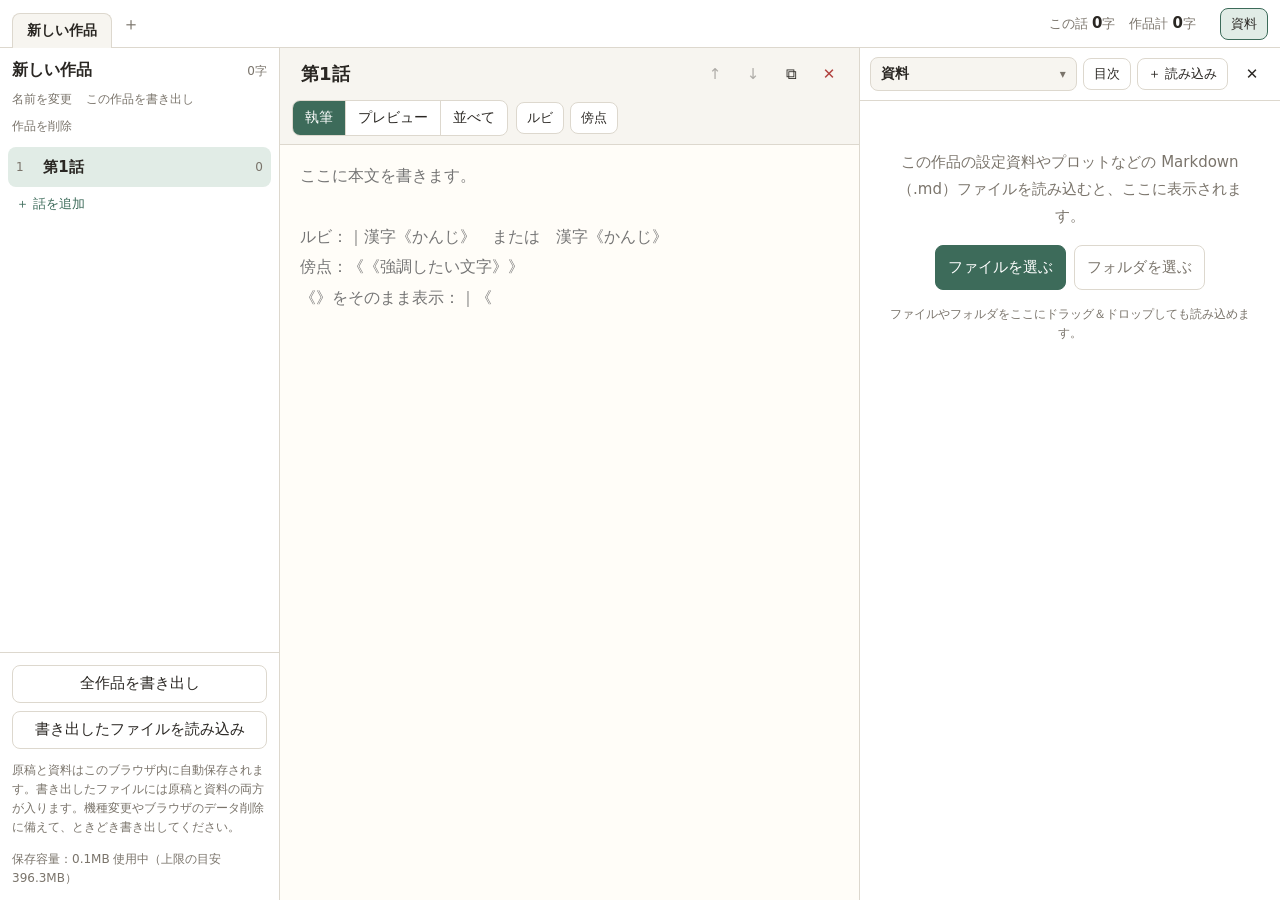
==== index.html @ c7966381 "Per-work materials, work tabs with URLs, and IndexedDB storage - Store works, episodes and materials" ====
<!doctype html>
<html lang="ja">
<head>
<meta charset="utf-8">
<meta name="viewport" content="width=device-width, initial-scale=1, viewport-fit=cover">
<meta name="theme-color" content="#f7f5f0" media="(prefers-color-scheme: light)">
<meta name="theme-color" content="#1b1a18" media="(prefers-color-scheme: dark)">
<title>小説執筆ノート</title>
<link rel="stylesheet" href="style.css">
</head>
<body data-view="edit" class="loading">

<header class="topbar">
  <button id="menuBtn" class="icon-btn only-narrow" type="button" aria-label="話の一覧を開く">☰</button>
  <nav id="workTabs" class="work-tabs" aria-label="作品の切り替え"></nav>
  <div class="counts" id="counts" aria-live="polite"></div>
  <span class="save-status" id="saveStatus"></span>
  <button id="refsToggle" class="btn small only-wide" type="button" aria-pressed="true" title="資料パネルの表示／非表示">資料</button>
</header>

<nav class="mtabs" aria-label="表示の切り替え">
  <button type="button" data-mtab="write">原稿</button>
  <button type="button" data-mtab="refs">資料</button>
</nav>

<div class="layout">
  <aside id="sidebar" class="sidebar" aria-label="話の一覧">
    <div class="side-work">
      <div class="side-work-title">
        <h2 id="sideTitle"></h2>
        <span id="sideCount" class="cnt"></span>
      </div>
      <div class="work-actions">
        <button id="renameWork" type="button">名前を変更</button>
        <button id="exportWork" type="button">この作品を書き出し</button>
        <button id="deleteWork" type="button" class="danger">作品を削除</button>
      </div>
    </div>
    <ol id="epList" class="eps"></ol>
    <button id="addEp" class="add-ep" type="button">＋ 話を追加</button>
    <div class="side-foot">
      <button id="exportAll" class="btn" type="button">全作品を書き出し</button>
      <button id="importBtn" class="btn" type="button">書き出したファイルを読み込み</button>
      <input id="importFile" type="file" accept=".txt,text/plain" hidden>
      <p class="note">原稿と資料はこのブラウザ内に自動保存されます。書き出したファイルには原稿と資料の両方が入ります。機種変更やブラウザのデータ削除に備えて、ときどき書き出してください。</p>
      <p id="storageInfo" class="note"></p>
    </div>
  </aside>
  <div id="scrim" class="scrim"></div>

  <div id="content" class="content">
  <main class="main">
    <section id="empty" class="empty" hidden>
      <p id="emptyMsg"></p>
      <button id="emptyAction" class="btn primary" type="button"></button>
    </section>

    <section id="workspace" class="workspace" hidden>
      <div class="ep-head">
        <input id="epTitle" class="ep-title" type="text" placeholder="話のタイトル" aria-label="話のタイトル">
        <div class="ep-actions">
          <button id="epUp" class="icon-btn" type="button" title="前へ移動" aria-label="前へ移動">↑</button>
          <button id="epDown" class="icon-btn" type="button" title="後ろへ移動" aria-label="後ろへ移動">↓</button>
          <button id="epCopy" class="icon-btn" type="button" title="本文をコピー" aria-label="本文をコピー">⧉</button>
          <button id="epDelete" class="icon-btn danger" type="button" title="この話を削除" aria-label="この話を削除">✕</button>
        </div>
      </div>

      <div class="toolbar">
        <div class="seg" role="tablist" aria-label="表示">
          <button type="button" data-view="edit">執筆</button>
          <button type="button" data-view="preview">プレビュー</button>
          <button type="button" data-view="split" class="only-wide">並べて</button>
        </div>
        <div class="tool-edit">
          <button id="insRuby" class="btn small" type="button" title="選択した文字にルビ ｜漢字《かんじ》">ルビ</button>
          <button id="insBouten" class="btn small" type="button" title="選択した文字に傍点 《《強調》》">傍点</button>
        </div>
        <div class="tool-preview">
          <div class="seg" aria-label="組み方向">
            <button type="button" data-dir="h">横</button>
            <button type="button" data-dir="v">縦</button>
          </div>
          <button id="fontDown" class="icon-btn" type="button" aria-label="文字を小さく">A−</button>
          <button id="fontUp" class="icon-btn" type="button" aria-label="文字を大きく">A＋</button>
        </div>
      </div>

      <div id="lockBanner" class="lock-banner" hidden>
        <span id="lockMsg"></span>
        <button id="lockTake" class="btn small" type="button">このタブで編集する</button>
      </div>

      <div class="panes">
        <textarea id="editor" class="editor" spellcheck="false" autocomplete="off"
          placeholder="ここに本文を書きます。&#10;&#10;ルビ：｜漢字《かんじ》　または　漢字《かんじ》&#10;傍点：《《強調したい文字》》&#10;《》をそのまま表示：｜《"></textarea>
        <div id="preview" class="preview" tabindex="0" aria-label="プレビュー"></div>
      </div>
    </section>
  </main>

  <div id="splitter" class="splitter" role="separator" aria-orientation="vertical" aria-label="原稿と資料の境目（ドラッグで幅を変更）" tabindex="0"></div>

  <section id="refs" class="refs" aria-label="資料">
    <div class="refs-head">
      <button id="refListBtn" class="refs-current" type="button" aria-expanded="false" title="資料の一覧">
        <span id="refName" class="name">資料</span><span class="caret">▾</span>
      </button>
      <button id="refTocBtn" class="btn small" type="button" aria-pressed="false">目次</button>
      <button id="refAdd" class="btn small" type="button" title="MDファイルを読み込み（複数選択可）">＋ 読み込み</button>
      <button id="refsClose" class="icon-btn only-wide" type="button" title="資料パネルを隠す" aria-label="資料パネルを隠す">✕</button>
      <input id="refFile" type="file" accept=".md,.markdown,.txt,text/markdown,text/plain" multiple hidden>
      <input id="refFolder" type="file" webkitdirectory multiple hidden>
    </div>
    <div id="refList" class="ref-list" hidden></div>
    <nav id="refToc" class="ref-toc" hidden aria-label="目次"></nav>
    <div id="refBody" class="ref-body md" tabindex="0"></div>
    <div class="drop-hint">ここにMDファイルやフォルダをドロップして読み込み</div>
  </section>
  </div>
</div>

<dialog id="importDialog" class="dialog">
  <form method="dialog">
    <h3>書き出したファイルの読み込み</h3>
    <p id="importMsg"></p>
    <ul id="importList" class="import-list"></ul>
    <fieldset id="importModeBox" class="import-mode">
      <legend>同じ作品がすでにあるとき</legend>
      <label><input type="radio" name="importMode" value="replace" checked> 上書きする（その作品の原稿と資料を、ファイルの内容に置き換え）</label>
      <label><input type="radio" name="importMode" value="add"> 別の作品として追加する</label>
    </fieldset>
    <div class="dialog-actions">
      <button value="cancel" class="btn">キャンセル</button>
      <button value="ok" class="btn primary">読み込む</button>
    </div>
  </form>
</dialog>

<script src="db.js"></script>
<script src="app.js"></script>
<script src="refs.js"></script>
</body>
</html>
---- style.css ----
:root {
  --bg: #f7f5f0;
  --panel: #ffffff;
  --panel-2: #efece5;
  --text: #2a2723;
  --muted: #7a746b;
  --line: #ddd8ce;
  --accent: #3d6b5a;
  --accent-ink: #ffffff;
  --accent-soft: #e1ece6;
  --danger: #b0413e;
  --paper: #fffdf8;
  --side-w: 280px;
  --serif: "Noto Serif JP", "Hiragino Mincho ProN", "Yu Mincho", "YuMincho", serif;
  --sans: system-ui, -apple-system, "Hiragino Sans", "Noto Sans JP", "Yu Gothic UI", sans-serif;
  color-scheme: light;
}
@media (prefers-color-scheme: dark) {
  :root {
    --bg: #1b1a18;
    --panel: #242320;
    --panel-2: #2d2b28;
    --text: #e8e4dc;
    --muted: #9c968c;
    --line: #3a3834;
    --accent: #7fb49f;
    --accent-ink: #14201b;
    --accent-soft: #2a3a33;
    --danger: #e0807b;
    --paper: #21201d;
    color-scheme: dark;
  }
}

* { box-sizing: border-box; }
html, body { margin: 0; height: 100%; }
body {
  background: var(--bg);
  color: var(--text);
  font-family: var(--sans);
  font-size: 15px;
  display: flex;
  flex-direction: column;
  height: 100vh;
  height: 100dvh;
  overflow: hidden;
  -webkit-text-size-adjust: 100%;
}
button, input, textarea { font: inherit; color: inherit; }
button { cursor: pointer; }
[hidden] { display: none !important; }

/* ---------- ボタン ---------- */
.btn {
  border: 1px solid var(--line);
  background: var(--panel);
  border-radius: 8px;
  padding: 8px 12px;
  min-height: 38px;
}
.btn:hover { border-color: var(--muted); }
.btn.small { padding: 4px 10px; min-height: 32px; font-size: 13px; }
.btn.primary { background: var(--accent); color: var(--accent-ink); border-color: var(--accent); }
.btn.danger { color: var(--danger); }
.icon-btn {
  border: 1px solid transparent;
  background: transparent;
  border-radius: 8px;
  min-width: 36px;
  min-height: 36px;
  padding: 4px 8px;
}
.icon-btn:hover { background: var(--panel-2); }
.icon-btn.danger { color: var(--danger); }
.icon-btn:disabled { opacity: .35; cursor: default; background: transparent; }

.seg { display: inline-flex; border: 1px solid var(--line); border-radius: 8px; overflow: hidden; background: var(--panel); }
.seg button { border: 0; background: transparent; padding: 6px 12px; min-height: 34px; font-size: 14px; }
.seg button + button { border-left: 1px solid var(--line); }
.seg button.on { background: var(--accent); color: var(--accent-ink); }

/* ---------- 上部バー ---------- */
.topbar {
  display: flex;
  align-items: center;
  gap: 12px;
  padding: 6px 12px;
  padding-top: max(6px, env(safe-area-inset-top));
  border-bottom: 1px solid var(--line);
  background: var(--panel);
  min-height: 48px;
  flex: none;
}
.counts { display: flex; gap: 14px; font-size: 13px; color: var(--muted); white-space: nowrap; }
.counts b { color: var(--text); font-variant-numeric: tabular-nums; font-size: 15px; }
.save-status { font-size: 12px; color: var(--muted); white-space: nowrap; }
.save-status.error { color: var(--danger); font-weight: 600; }

/* ---------- レイアウト ---------- */
.layout { flex: 1; display: flex; min-height: 0; position: relative; }
.sidebar {
  width: var(--side-w);
  flex: none;
  background: var(--panel);
  border-right: 1px solid var(--line);
  display: flex;
  flex-direction: column;
  overflow-y: auto;
}
.side-foot { margin-top: auto; padding: 12px; display: grid; gap: 8px; border-top: 1px solid var(--line); padding-bottom: max(12px, env(safe-area-inset-bottom)); }
.note { font-size: 12px; color: var(--muted); margin: 4px 0 0; line-height: 1.6; }

/* 作品タブ */
.work-tabs {
  flex: 1; min-width: 0;
  display: flex; align-items: flex-end; gap: 2px;
  overflow-x: auto; overflow-y: hidden;
  scrollbar-width: thin;
  align-self: stretch;
  margin-bottom: -7px;
}
.wtab {
  flex: none;
  max-width: 14em;
  padding: 8px 14px;
  border: 1px solid transparent; border-bottom: 0;
  border-radius: 8px 8px 0 0;
  color: var(--muted);
  text-decoration: none;
  white-space: nowrap; overflow: hidden; text-overflow: ellipsis;
  font-size: 14px;
}
.wtab:hover { color: var(--text); background: var(--panel-2); }
.wtab.current {
  color: var(--text); font-weight: 600;
  background: var(--bg);
  border-color: var(--line);
  position: relative;
}
.wtab.current::after { content: ""; position: absolute; left: 0; right: 0; bottom: -1px; height: 2px; background: var(--bg); }
.wtab-add {
  flex: none; align-self: center;
  border: 0; background: transparent; color: var(--muted);
  font-size: 18px; min-width: 34px; min-height: 34px; border-radius: 8px;
  margin-bottom: 6px;
}
.wtab-add:hover { background: var(--panel-2); color: var(--text); }

/* サイドバー（開いている作品の話） */
.side-work { padding: 12px 12px 4px; }
.side-work-title { display: flex; align-items: baseline; gap: 8px; }
.side-work-title h2 { flex: 1; min-width: 0; margin: 0; font-size: 16px; overflow-wrap: anywhere; }
.side-work-title .cnt { font-size: 12px; color: var(--muted); white-space: nowrap; font-variant-numeric: tabular-nums; }
.work-actions { display: flex; gap: 2px; flex-wrap: wrap; margin: 6px 0 0 -6px; }
.work-actions button { border: 0; background: transparent; color: var(--muted); font-size: 12px; padding: 4px 6px; border-radius: 6px; }
.work-actions button:hover { background: var(--panel-2); color: var(--text); }
.work-actions button.danger:hover { color: var(--danger); }
.eps { list-style: none; margin: 0; padding: 4px 8px 0; }
.add-ep { display: block; margin: 2px 8px 12px; border: 0; background: transparent; color: var(--accent); font-size: 13px; padding: 6px 8px; border-radius: 6px; text-align: left; }
.add-ep:hover { background: var(--panel-2); }

.row-btn {
  display: flex; align-items: center; gap: 8px;
  width: 100%;
  border: 0; background: transparent; text-align: left;
  padding: 8px; border-radius: 8px; min-height: 40px;
}
.row-btn:hover { background: var(--panel-2); }
.row-btn .name { flex: 1; min-width: 0; overflow: hidden; text-overflow: ellipsis; white-space: nowrap; }
.row-btn .cnt { font-size: 12px; color: var(--muted); font-variant-numeric: tabular-nums; }
.ep .no { color: var(--muted); font-size: 12px; min-width: 1.6em; font-variant-numeric: tabular-nums; }
.ep.current { background: var(--accent-soft); }
.ep.current .name { font-weight: 600; }
.add-ep:hover { background: var(--panel-2); }

.scrim { display: none; }

.main { flex: 1; min-width: 0; display: flex; flex-direction: column; }
.empty { margin: auto; text-align: center; color: var(--muted); padding: 24px; }
.workspace { flex: 1; display: flex; flex-direction: column; min-height: 0; }

.ep-head { display: flex; align-items: center; gap: 8px; padding: 8px 12px 4px; }
.ep-title {
  flex: 1; min-width: 0;
  border: 1px solid transparent; background: transparent;
  font-size: 18px; font-weight: 600; padding: 6px 8px; border-radius: 8px;
}
.ep-title:hover { border-color: var(--line); }
.ep-title:focus { outline: none; border-color: var(--accent); background: var(--panel); }
.ep-actions { display: flex; gap: 2px; }

.toolbar { display: flex; align-items: center; gap: 8px; padding: 4px 12px 8px; flex-wrap: wrap; }
.tool-edit, .tool-preview { display: flex; align-items: center; gap: 6px; }
body[data-view="edit"] .tool-preview { display: none; }
body[data-view="preview"] .tool-edit { display: none; }

.panes { flex: 1; display: flex; min-height: 0; gap: 0; border-top: 1px solid var(--line); }
.editor {
  flex: 1; min-width: 0;
  border: 0; resize: none; outline: none;
  background: var(--paper);
  padding: 16px 20px;
  padding-bottom: max(16px, env(safe-area-inset-bottom));
  font-size: 16px;
  line-height: 1.9;
  font-family: var(--sans);
}
.preview {
  flex: 1; min-width: 0;
  background: var(--paper);
  padding: 20px 24px;
  padding-bottom: max(20px, env(safe-area-inset-bottom));
  overflow: auto;
  font-family: var(--serif);
  font-size: var(--pv-size, 17px);
  line-height: 1.95;
  overflow-wrap: anywhere;
  outline: none;
}
body[data-view="edit"] .preview { display: none; }
body[data-view="preview"] .editor { display: none; }
body[data-view="split"] .editor { border-right: 1px solid var(--line); }

/* ---------- プレビュー本文 ---------- */
.preview .pv-title { font-size: 1.2em; margin: 0 0 1.5em; font-weight: 700; }
.preview p { margin: 0; white-space: pre-wrap; }
.preview .pv-body { max-width: 40em; }
.preview rt { font-size: .5em; }
.preview .bouten {
  font-style: normal;
  -webkit-text-emphasis: filled sesame;
  text-emphasis: filled sesame;
}
.preview .pv-empty { color: var(--muted); font-family: var(--sans); font-size: 14px; }

/* 縦書き */
.preview.vertical {
  writing-mode: vertical-rl;
  -webkit-writing-mode: vertical-rl;
  overflow-x: auto;
  overflow-y: hidden;
  padding: 24px 28px;
}
.preview.vertical .pv-body { max-width: none; }
.preview.vertical .pv-title { margin: 0 0 0 1.5em; }
.preview.vertical .tcy { text-combine-upright: all; -webkit-text-combine: horizontal; }
.preview.vertical .bouten { -webkit-text-emphasis-position: right; text-emphasis-position: over right; }


/* ---------- 資料パネル ---------- */
.content { flex: 1; display: flex; min-width: 0; min-height: 0; }
.btn.on { background: var(--accent-soft); border-color: var(--accent); color: var(--text); }
.mtabs { display: none; }

.splitter {
  flex: none;
  width: 9px;
  margin: 0 -4px;
  position: relative;
  z-index: 2;
  cursor: col-resize;
  touch-action: none;
}
.splitter::before {
  content: "";
  position: absolute; top: 0; bottom: 0; left: 4px;
  width: 1px;
  background: var(--line);
  transition: background .15s;
}
.splitter:hover::before, .splitter:focus-visible::before, body.resizing .splitter::before { left: 3px; width: 3px; background: var(--accent); }
.splitter:focus-visible { outline: none; }
body.resizing { cursor: col-resize; user-select: none; -webkit-user-select: none; }
body.resizing iframe, body.resizing .editor, body.resizing .preview { pointer-events: none; }

.refs {
  flex: none;
  width: 420px;
  min-width: 0;
  display: flex;
  flex-direction: column;
  background: var(--panel);
}
.refs.dropping { outline: 2px dashed var(--accent); outline-offset: -6px; }
body[data-refs="closed"] .refs, body[data-refs="closed"] .splitter { display: none; }

.refs-head { display: flex; align-items: center; gap: 6px; padding: 8px 10px; border-bottom: 1px solid var(--line); }
.refs-current {
  flex: 1; min-width: 0;
  display: flex; align-items: center; gap: 6px;
  border: 1px solid var(--line); background: var(--bg);
  border-radius: 8px; padding: 6px 10px; min-height: 34px; text-align: left;
}
.refs-current .name { flex: 1; min-width: 0; overflow: hidden; text-overflow: ellipsis; white-space: nowrap; font-weight: 600; font-size: 14px; }
.refs-current .caret { color: var(--muted); font-size: 12px; }

.ref-list { border-bottom: 1px solid var(--line); padding: 6px 8px 8px; max-height: 50%; overflow-y: auto; flex: none; }
.ref-list ul { list-style: none; margin: 0; padding: 0; }
.ref-list li { display: flex; align-items: center; gap: 4px; border-radius: 8px; }
.ref-list li.current { background: var(--accent-soft); }
.ref-list li.current .ref-item { font-weight: 600; }
.ref-item {
  flex: 1; min-width: 0; text-align: left;
  border: 0; background: transparent; border-radius: 8px;
  padding: 8px; min-height: 38px;
  overflow: hidden; text-overflow: ellipsis; white-space: nowrap;
}
.ref-item:hover { background: var(--panel-2); }
.ref-list .note { padding: 4px; }

.ref-toc {
  position: relative;
  border-bottom: 1px solid var(--line);
  padding: 6px 8px;
  max-height: 40%;
  overflow-y: auto;
  flex: none;
  background: var(--bg);
}
.toc-item {
  display: block; width: 100%; text-align: left;
  border: 0; background: transparent; border-radius: 6px;
  padding: 5px 8px; font-size: 13px; line-height: 1.5;
  border-left: 2px solid transparent;
}
.toc-item:hover { background: var(--panel-2); }
.toc-item.active { border-left-color: var(--accent); color: var(--accent); font-weight: 600; }
.toc-item.lv1 { font-weight: 600; }
.toc-item.lv2 { padding-left: 20px; }
.toc-item.lv3 { padding-left: 32px; }
.toc-item.lv4, .toc-item.lv5, .toc-item.lv6 { padding-left: 44px; font-size: 12px; color: var(--muted); }
.toc-item.active.lv4, .toc-item.active.lv5, .toc-item.active.lv6 { color: var(--accent); }

.ref-body {
  flex: 1; min-height: 0;
  overflow-y: auto;
  position: relative;
  padding: 16px 20px;
  padding-bottom: max(24px, env(safe-area-inset-bottom));
  outline: none;
}
.ref-empty { text-align: center; color: var(--muted); padding: 32px 8px; line-height: 1.8; }

/* Markdown 表示 */
.md { font-size: 15px; line-height: 1.8; overflow-wrap: anywhere; }
.md > :first-child { margin-top: 0; }
.md h1, .md h2, .md h3, .md h4, .md h5, .md h6 { line-height: 1.4; margin: 1.6em 0 .6em; }
.md h1 { font-size: 1.45em; padding-bottom: .3em; border-bottom: 1px solid var(--line); }
.md h2 { font-size: 1.25em; padding-bottom: .2em; border-bottom: 1px solid var(--line); }
.md h3 { font-size: 1.1em; }
.md h4, .md h5, .md h6 { font-size: 1em; }
.md p { margin: 0 0 1em; }
.md ul, .md ol { margin: 0 0 1em; padding-left: 1.6em; }
.md li > ul, .md li > ol, .md li > p { margin-bottom: 0; }
.md li.task { list-style: none; margin-left: -1.3em; }
.md .check { margin-right: .4em; }
.md blockquote { margin: 0 0 1em; padding: .2em 1em; border-left: 3px solid var(--line); color: var(--muted); }
.md code { font-family: ui-monospace, SFMono-Regular, Menlo, Consolas, monospace; font-size: .9em; background: var(--panel-2); padding: .1em .35em; border-radius: 4px; }
.md pre { background: var(--panel-2); padding: 10px 12px; border-radius: 8px; overflow-x: auto; margin: 0 0 1em; }
.md pre code { background: none; padding: 0; font-size: 13px; }
.md hr { border: 0; border-top: 1px solid var(--line); margin: 1.5em 0; }
.md a { color: var(--accent); }
.md .table-wrap { overflow-x: auto; margin: 0 0 1em; }
.md table { border-collapse: collapse; font-size: 14px; }
.md th, .md td { border: 1px solid var(--line); padding: 6px 10px; vertical-align: top; }
.md th { background: var(--panel-2); text-align: left; }
.md rt { font-size: .5em; }
.md .bouten { font-style: normal; -webkit-text-emphasis: filled sesame; text-emphasis: filled sesame; }
.md .md-img { color: var(--muted); font-size: .9em; }


/* 読み込み中 */
body.loading .layout, body.loading .work-tabs { visibility: hidden; }

/* 編集の占有 */
.lock-banner {
  display: flex; align-items: center; gap: 10px; flex-wrap: wrap;
  margin: 0 12px 8px; padding: 8px 12px;
  border: 1px solid var(--line); border-left: 3px solid var(--accent);
  border-radius: 8px; background: var(--accent-soft);
  font-size: 13px;
}
.lock-banner span { flex: 1; min-width: 12em; }
.editor[readonly] { color: var(--muted); }
.btn:disabled { opacity: .45; cursor: default; }

/* 資料一覧 */
.refs { position: relative; }
.ref-tools { display: flex; gap: 6px; flex-wrap: wrap; padding: 2px 4px 8px; }
.ref-bulk { display: flex; align-items: center; justify-content: space-between; gap: 8px; flex-wrap: wrap; padding: 4px; border-top: 1px solid var(--line); }
.ref-bulk label { font-size: 13px; display: inline-flex; align-items: center; gap: 6px; }
.ref-list li { padding-left: 6px; }
.ref-check, .ref-bulk input { width: 18px; height: 18px; accent-color: var(--accent); flex: none; margin: 0; }
.ref-delete-all { margin: 8px 4px 0; }
.btn.danger:not(:disabled):hover { border-color: var(--danger); }
.ref-empty-actions { display: flex; gap: 8px; justify-content: center; flex-wrap: wrap; }
.drop-hint {
  display: none;
  position: absolute; inset: 8px;
  align-items: center; justify-content: center; text-align: center;
  border: 2px dashed var(--accent); border-radius: 12px;
  background: color-mix(in srgb, var(--panel) 88%, transparent);
  color: var(--accent); font-weight: 600; padding: 16px;
  pointer-events: none; z-index: 5;
}
.refs.dropping { outline: none; }
.refs.dropping .drop-hint { display: flex; }

/* 読み込みダイアログ */
.import-list { list-style: none; margin: 8px 0; padding: 0; max-height: 40vh; overflow-y: auto; border: 1px solid var(--line); border-radius: 8px; }
.import-list li + li { border-top: 1px solid var(--line); }
.import-list label { display: flex; gap: 10px; align-items: flex-start; padding: 8px 10px; cursor: pointer; }
.import-list input { margin-top: 3px; width: 18px; height: 18px; accent-color: var(--accent); }
.import-list span { display: flex; flex-direction: column; min-width: 0; }
.import-list small { color: var(--muted); font-size: 12px; }
.import-list em { color: var(--danger); font-style: normal; }
.import-mode { border: 1px solid var(--line); border-radius: 8px; margin: 8px 0 0; padding: 6px 10px 8px; font-size: 13px; display: grid; gap: 6px; }
.import-mode legend { color: var(--muted); padding: 0 4px; }
.import-mode label { display: flex; gap: 6px; align-items: flex-start; }

/* ---------- ダイアログ ---------- */
.dialog {
  border: 1px solid var(--line);
  border-radius: 12px;
  background: var(--panel);
  color: var(--text);
  max-width: min(440px, calc(100vw - 32px));
  padding: 20px;
}
.dialog::backdrop { background: rgba(0,0,0,.4); }
.dialog h3 { margin: 0 0 8px; font-size: 17px; }
.dialog-actions { display: flex; gap: 8px; justify-content: flex-end; flex-wrap: wrap; margin-top: 16px; }

/* ---------- 画面幅での切り替え ---------- */
.only-narrow { display: none; }
@media (max-width: 899px) {
  .only-wide { display: none !important; }
  .only-narrow { display: inline-block; }
  .sidebar {
    position: absolute; top: 0; bottom: 0; left: 0;
    width: min(86vw, 320px);
    z-index: 20;
    transform: translateX(-100%);
    transition: transform .2s ease;
    box-shadow: 0 0 24px rgba(0,0,0,.2);
  }
  body.drawer-open .sidebar { transform: none; }
  body.drawer-open .scrim { display: block; position: absolute; inset: 0; background: rgba(0,0,0,.35); z-index: 10; }
  .counts { gap: 10px; font-size: 12px; }
  .counts b { font-size: 14px; }
  .editor { padding: 14px 16px; }
  .preview { padding: 16px; }
  .preview.vertical { padding: 20px 16px; }
  .splitter { display: none !important; }
  .topbar { flex-wrap: wrap; row-gap: 0; padding-bottom: 0; }
  .work-tabs { order: 10; flex-basis: 100%; margin: 4px -12px 0; padding: 0 8px; margin-bottom: -1px; }
  .wtab { padding: 7px 12px; font-size: 13px; }
  .counts { margin-left: auto; }
  .mtabs {
    display: flex;
    flex: none;
    background: var(--panel);
    border-bottom: 1px solid var(--line);
  }
  .mtabs button {
    flex: 1;
    border: 0; background: transparent;
    padding: 8px; min-height: 40px;
    color: var(--muted);
    border-bottom: 2px solid transparent;
  }
  .mtabs button.on { color: var(--text); font-weight: 600; border-bottom-color: var(--accent); }
  .refs { width: auto !important; flex: 1; }
  body[data-mtab="write"] .refs { display: none; }
  body[data-mtab="refs"] .main { display: none; }
  body[data-mtab="refs"] .refs { display: flex; }
  .ref-body { padding: 14px 16px; }
}
@media (max-width: 520px) {
  .topbar { gap: 8px; padding-left: 8px; padding-right: 8px; }
  .save-status { display: none; }
  .save-status.error { display: inline; }
  .ep-head { padding: 6px 8px 2px; }
  .toolbar { padding: 4px 8px 8px; }
  .ep-title { font-size: 16px; }
}
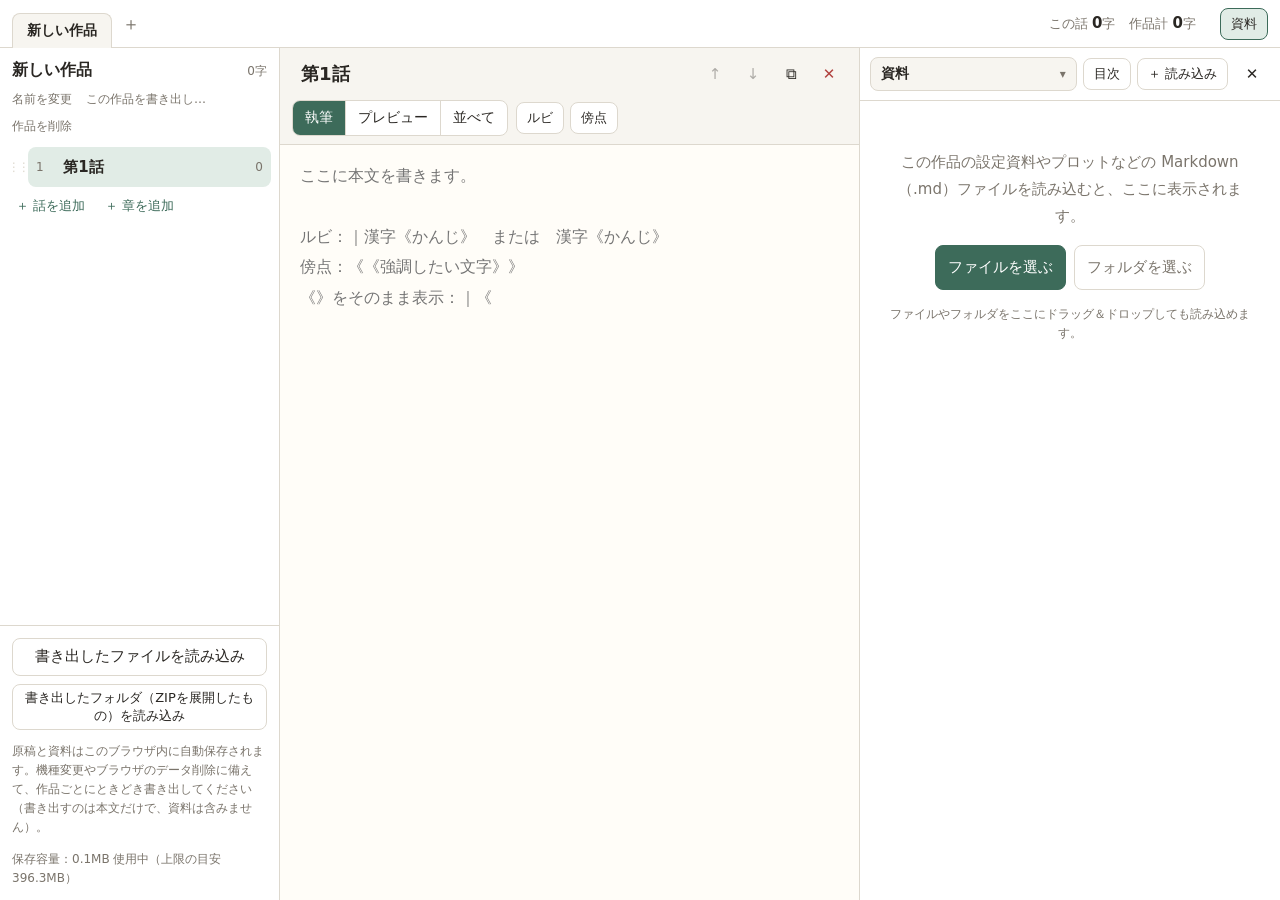
==== commit a1c6e62a: "Add chapters and per-work manuscript export (ZIP or single text) - Work > chapter > episode structur" ====
--- a/index.html
+++ b/index.html
@@ -9,6 +9,11 @@
 <link rel="stylesheet" href="style.css">
 </head>
 <body data-view="edit" class="loading">
+
+<div id="updateBanner" class="update-banner" hidden>
+  <span>このツールの新しい版が別のタブで開かれたため、このタブでは保存できなくなりました（ここまでの内容は保存済みです）。再読み込みしてください。</span>
+  <button id="reloadBtn" class="btn small" type="button">再読み込み</button>
+</div>
 
 <header class="topbar">
   <button id="menuBtn" class="icon-btn only-narrow" type="button" aria-label="話の一覧を開く">☰</button>
@@ -32,17 +37,21 @@
       </div>
       <div class="work-actions">
         <button id="renameWork" type="button">名前を変更</button>
-        <button id="exportWork" type="button">この作品を書き出し</button>
+        <button id="exportWork" type="button">この作品を書き出し…</button>
         <button id="deleteWork" type="button" class="danger">作品を削除</button>
       </div>
     </div>
-    <ol id="epList" class="eps"></ol>
-    <button id="addEp" class="add-ep" type="button">＋ 話を追加</button>
+    <ol id="epList" class="toc"></ol>
+    <div class="side-add">
+      <button id="addEp" class="add-ep" type="button">＋ 話を追加</button>
+      <button id="addChapter" class="add-ep" type="button">＋ 章を追加</button>
+    </div>
     <div class="side-foot">
-      <button id="exportAll" class="btn" type="button">全作品を書き出し</button>
       <button id="importBtn" class="btn" type="button">書き出したファイルを読み込み</button>
-      <input id="importFile" type="file" accept=".txt,text/plain" hidden>
-      <p class="note">原稿と資料はこのブラウザ内に自動保存されます。書き出したファイルには原稿と資料の両方が入ります。機種変更やブラウザのデータ削除に備えて、ときどき書き出してください。</p>
+      <button id="importFolderBtn" class="btn small" type="button">書き出したフォルダ（ZIPを展開したもの）を読み込み</button>
+      <input id="importFile" type="file" accept=".txt,.zip,text/plain,application/zip" hidden>
+      <input id="importFolder" type="file" webkitdirectory multiple hidden>
+      <p class="note">原稿と資料はこのブラウザ内に自動保存されます。機種変更やブラウザのデータ削除に備えて、作品ごとにときどき書き出してください（書き出すのは本文だけで、資料は含みません）。</p>
       <p id="storageInfo" class="note"></p>
     </div>
   </aside>
@@ -58,6 +67,7 @@
     <section id="workspace" class="workspace" hidden>
       <div class="ep-head">
         <input id="epTitle" class="ep-title" type="text" placeholder="話のタイトル" aria-label="話のタイトル">
+        <select id="epChapter" class="ep-chapter" aria-label="この話の章" title="この話を入れる章" hidden></select>
         <div class="ep-actions">
           <button id="epUp" class="icon-btn" type="button" title="前へ移動" aria-label="前へ移動">↑</button>
           <button id="epDown" class="icon-btn" type="button" title="後ろへ移動" aria-label="後ろへ移動">↓</button>
@@ -120,6 +130,35 @@
   </div>
 </div>
 
+<dialog id="exportDialog" class="dialog">
+  <form method="dialog">
+    <h3 id="exportTitle">書き出し</h3>
+    <p class="note">本文だけを書き出します（資料は含みません）。ルビや傍点はカクヨム記法のまま残ります。書き出したファイルは、このツールで読み込むと章と話の構成ごと元に戻せます。</p>
+    <div class="choices">
+      <label class="choice"><input type="radio" name="exportFormat" value="zip" checked>
+        <span><b>1話ずつ別々のテキストファイル（ZIP）</b><small>章ごとのフォルダに分けて保存します。<br>例：作品名_001_話タイトル.txt</small></span></label>
+      <label class="choice"><input type="radio" name="exportFormat" value="single">
+        <span><b>作品全体を1つのテキストファイル</b><small>章タイトル・話タイトルを見出し（【章】【話】）として挟みます。</small></span></label>
+    </div>
+    <div class="dialog-actions">
+      <button value="cancel" class="btn">キャンセル</button>
+      <button value="ok" class="btn primary">書き出す</button>
+    </div>
+  </form>
+</dialog>
+
+<dialog id="chapterDialog" class="dialog">
+  <form method="dialog">
+    <h3>章の削除</h3>
+    <p id="chapterMsg"></p>
+    <div class="dialog-actions">
+      <button value="cancel" class="btn">キャンセル</button>
+      <button value="delete" class="btn danger">中の話も削除する</button>
+      <button value="unassign" class="btn primary">中の話を「章なし」に移す</button>
+    </div>
+  </form>
+</dialog>
+
 <dialog id="importDialog" class="dialog">
   <form method="dialog">
     <h3>書き出したファイルの読み込み</h3>
@@ -127,7 +166,7 @@
     <ul id="importList" class="import-list"></ul>
     <fieldset id="importModeBox" class="import-mode">
       <legend>同じ作品がすでにあるとき</legend>
-      <label><input type="radio" name="importMode" value="replace" checked> 上書きする（その作品の原稿と資料を、ファイルの内容に置き換え）</label>
+      <label><input type="radio" name="importMode" value="replace" checked> 上書きする（その作品の章と話を、ファイルの内容に置き換え。資料はそのまま）</label>
       <label><input type="radio" name="importMode" value="add"> 別の作品として追加する</label>
     </fieldset>
     <div class="dialog-actions">
@@ -138,6 +177,7 @@
 </dialog>
 
 <script src="db.js"></script>
+<script src="zip.js"></script>
 <script src="app.js"></script>
 <script src="refs.js"></script>
 </body>
--- a/style.css
+++ b/style.css
@@ -155,8 +155,55 @@
 .work-actions button { border: 0; background: transparent; color: var(--muted); font-size: 12px; padding: 4px 6px; border-radius: 6px; }
 .work-actions button:hover { background: var(--panel-2); color: var(--text); }
 .work-actions button.danger:hover { color: var(--danger); }
-.eps { list-style: none; margin: 0; padding: 4px 8px 0; }
-.add-ep { display: block; margin: 2px 8px 12px; border: 0; background: transparent; color: var(--accent); font-size: 13px; padding: 6px 8px; border-radius: 6px; text-align: left; }
+/* 目次（章と話） */
+.toc, .grp-eps { list-style: none; margin: 0; padding: 0; }
+.toc { padding: 4px 8px 0; }
+.grp + .grp { margin-top: 6px; }
+.grp.empty:not(.chapter) { display: none; }
+body.ep-dragging .grp.empty:not(.chapter) { display: block; }
+.grp-head {
+  display: flex; align-items: center; gap: 4px;
+  padding: 4px 2px 4px 0; min-height: 36px;
+  border-radius: 8px;
+}
+.grp-head .name { flex: 1; min-width: 0; font-weight: 700; font-size: 14px; overflow: hidden; text-overflow: ellipsis; white-space: nowrap; }
+.grp-head .cnt { font-size: 11px; color: var(--muted); white-space: nowrap; font-variant-numeric: tabular-nums; }
+.grp-head.nochap { padding-left: 8px; }
+.grp-head.nochap .name { font-weight: 600; color: var(--muted); font-size: 13px; }
+.chev-btn { border: 0; background: transparent; color: var(--muted); width: 28px; height: 32px; border-radius: 6px; flex: none; transition: transform .15s; transform: rotate(90deg); }
+.grp.collapsed .chev-btn { transform: none; }
+.chev-btn:hover { background: var(--panel-2); }
+.ch-menu-btn { min-width: 30px; min-height: 30px; padding: 0 6px; color: var(--muted); }
+.grp.chapter > .grp-eps { padding-left: 12px; }
+.grp.collapsed > .grp-eps { display: none; }
+.ch-actions { display: flex; flex-wrap: wrap; gap: 2px; padding: 0 4px 6px 30px; }
+.ch-actions button { border: 0; background: var(--panel-2); color: var(--text); font-size: 12px; padding: 5px 8px; border-radius: 6px; }
+.ch-actions button:hover { background: var(--accent-soft); }
+.ch-actions button.danger { color: var(--danger); }
+.ch-actions button:disabled { opacity: .4; cursor: default; }
+.grp-empty { font-size: 12px; color: var(--muted); padding: 8px 10px; border: 1px dashed var(--line); border-radius: 8px; margin: 2px 0 4px; }
+
+.ep-row { display: flex; align-items: center; position: relative; }
+.ep-row .row-btn { flex: 1; min-width: 0; }
+.drag {
+  flex: none; width: 20px; align-self: stretch;
+  display: flex; align-items: center; justify-content: center;
+  color: var(--line); font-size: 12px; letter-spacing: -2px;
+  cursor: grab; touch-action: none; user-select: none; -webkit-user-select: none;
+  border-radius: 6px;
+}
+.ep-row:hover .drag, .drag:focus { color: var(--muted); }
+body.ep-dragging, body.ep-dragging * { cursor: grabbing !important; user-select: none; -webkit-user-select: none; }
+.ep-row.dragging { opacity: .4; }
+.ep-row.drop-before::before, .ep-row.drop-after::after {
+  content: ""; position: absolute; left: 20px; right: 0; height: 3px; border-radius: 2px; background: var(--accent);
+}
+.ep-row.drop-before::before { top: -2px; }
+.ep-row.drop-after::after { bottom: -2px; }
+.drop-into { outline: 2px solid var(--accent); outline-offset: -2px; background: var(--accent-soft); border-radius: 8px; }
+
+.side-add { display: flex; flex-wrap: wrap; gap: 0 4px; margin: 4px 8px 12px; }
+.add-ep { display: block; border: 0; background: transparent; color: var(--accent); font-size: 13px; padding: 6px 8px; border-radius: 6px; text-align: left; }
 .add-ep:hover { background: var(--panel-2); }
 
 .row-btn {
@@ -171,7 +218,6 @@
 .ep .no { color: var(--muted); font-size: 12px; min-width: 1.6em; font-variant-numeric: tabular-nums; }
 .ep.current { background: var(--accent-soft); }
 .ep.current .name { font-weight: 600; }
-.add-ep:hover { background: var(--panel-2); }
 
 .scrim { display: none; }
 
@@ -223,6 +269,8 @@
 
 /* ---------- プレビュー本文 ---------- */
 .preview .pv-title { font-size: 1.2em; margin: 0 0 1.5em; font-weight: 700; }
+.preview .pv-chapter { margin: 0 0 .4em; color: var(--muted); font-size: .9em; }
+.preview.vertical .pv-chapter { margin: 0 0 0 .6em; }
 .preview p { margin: 0; white-space: pre-wrap; }
 .preview .pv-body { max-width: 40em; }
 .preview rt { font-size: .5em; }
@@ -417,6 +465,31 @@
 .import-mode { border: 1px solid var(--line); border-radius: 8px; margin: 8px 0 0; padding: 6px 10px 8px; font-size: 13px; display: grid; gap: 6px; }
 .import-mode legend { color: var(--muted); padding: 0 4px; }
 .import-mode label { display: flex; gap: 6px; align-items: flex-start; }
+
+
+/* 話の章を選ぶ */
+.ep-chapter {
+  flex: none; max-width: 11em;
+  border: 1px solid var(--line); background: var(--panel); color: var(--text);
+  border-radius: 8px; padding: 4px 6px; min-height: 34px; font-size: 13px;
+}
+
+/* 新しい版が開かれたとき */
+.update-banner {
+  display: flex; align-items: center; gap: 10px; flex-wrap: wrap;
+  padding: 8px 12px; background: var(--danger); color: #fff; font-size: 13px; flex: none;
+}
+.update-banner span { flex: 1; min-width: 14em; }
+.update-banner .btn { color: var(--text); }
+
+/* 書き出し形式 */
+.choices { display: grid; gap: 8px; margin: 12px 0 0; }
+.choice { display: flex; gap: 10px; align-items: flex-start; padding: 10px 12px; border: 1px solid var(--line); border-radius: 10px; cursor: pointer; }
+.choice:has(input:checked) { border-color: var(--accent); background: var(--accent-soft); }
+.choice input { margin-top: 3px; accent-color: var(--accent); width: 18px; height: 18px; flex: none; }
+.choice span { display: flex; flex-direction: column; gap: 2px; }
+.choice small { color: var(--muted); font-size: 12px; line-height: 1.6; }
+.import-warn { padding: 8px 10px; font-size: 12px; color: var(--danger); }
 
 /* ---------- ダイアログ ---------- */
 .dialog {
@@ -477,6 +550,8 @@
   .ref-body { padding: 14px 16px; }
 }
 @media (max-width: 520px) {
+  .count-chapter { display: none; }
+  .ep-chapter { max-width: 7.5em; }
   .topbar { gap: 8px; padding-left: 8px; padding-right: 8px; }
   .save-status { display: none; }
   .save-status.error { display: inline; }
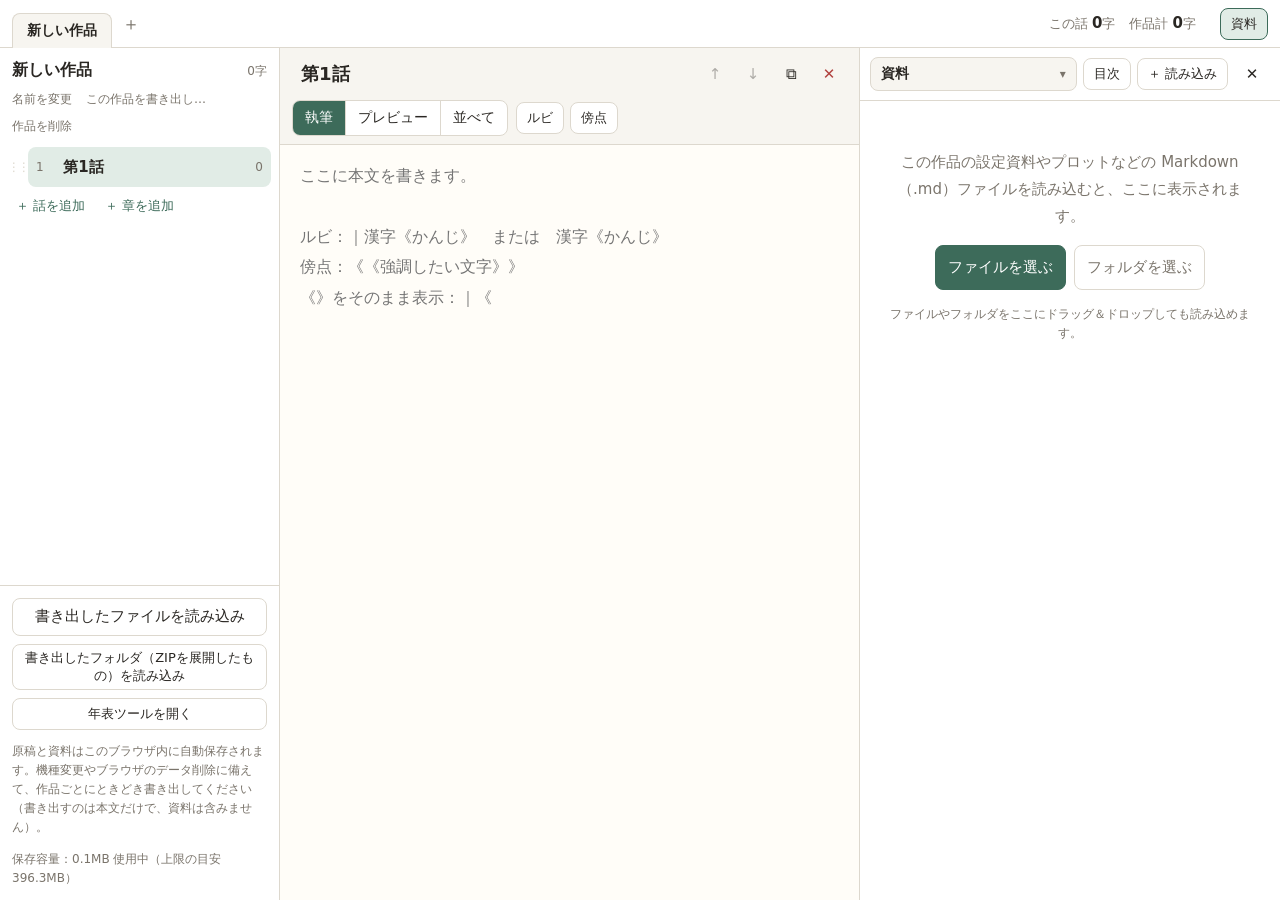
==== commit a6a1ab58: "Add standalone timeline tool (/timeline/) for multi-part mysteries - Separate page and IndexedDB (no" ====
--- a/index.html
+++ b/index.html
@@ -49,6 +49,7 @@
     <div class="side-foot">
       <button id="importBtn" class="btn" type="button">書き出したファイルを読み込み</button>
       <button id="importFolderBtn" class="btn small" type="button">書き出したフォルダ（ZIPを展開したもの）を読み込み</button>
+      <a class="btn small" href="timeline/" style="text-align:center;text-decoration:none;color:inherit;line-height:22px">年表ツールを開く</a>
       <input id="importFile" type="file" accept=".txt,.zip,text/plain,application/zip" hidden>
       <input id="importFolder" type="file" webkitdirectory multiple hidden>
       <p class="note">原稿と資料はこのブラウザ内に自動保存されます。機種変更やブラウザのデータ削除に備えて、作品ごとにときどき書き出してください（書き出すのは本文だけで、資料は含みません）。</p>
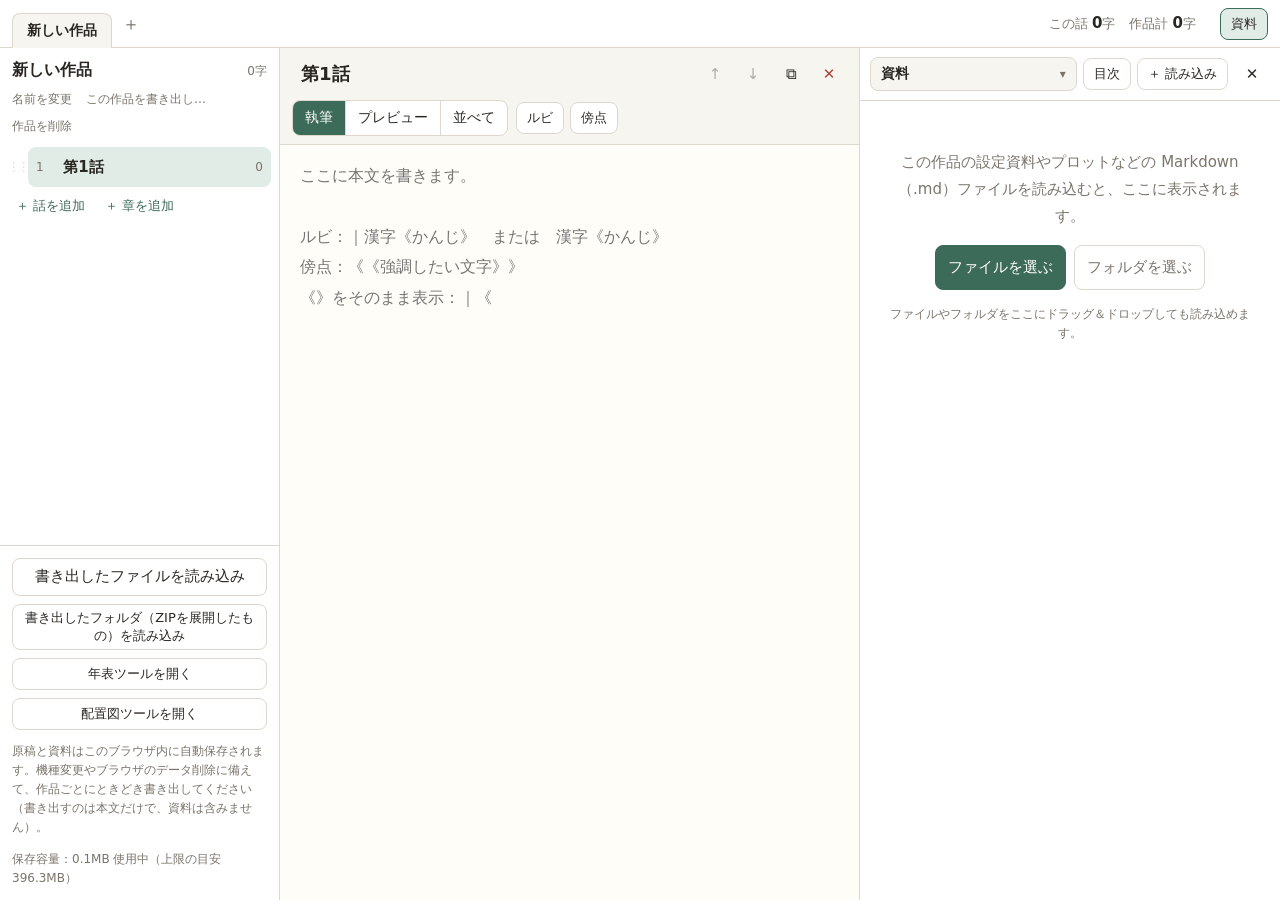
==== commit 54109cf5: "Add standalone map tool (/map/) with timeline place linkage - Separate page and IndexedDB (noveltool" ====
--- a/index.html
+++ b/index.html
@@ -50,6 +50,7 @@
       <button id="importBtn" class="btn" type="button">書き出したファイルを読み込み</button>
       <button id="importFolderBtn" class="btn small" type="button">書き出したフォルダ（ZIPを展開したもの）を読み込み</button>
       <a class="btn small" href="timeline/" style="text-align:center;text-decoration:none;color:inherit;line-height:22px">年表ツールを開く</a>
+      <a class="btn small" href="map/" style="text-align:center;text-decoration:none;color:inherit;line-height:22px">配置図ツールを開く</a>
       <input id="importFile" type="file" accept=".txt,.zip,text/plain,application/zip" hidden>
       <input id="importFolder" type="file" webkitdirectory multiple hidden>
       <p class="note">原稿と資料はこのブラウザ内に自動保存されます。機種変更やブラウザのデータ削除に備えて、作品ごとにときどき書き出してください（書き出すのは本文だけで、資料は含みません）。</p>
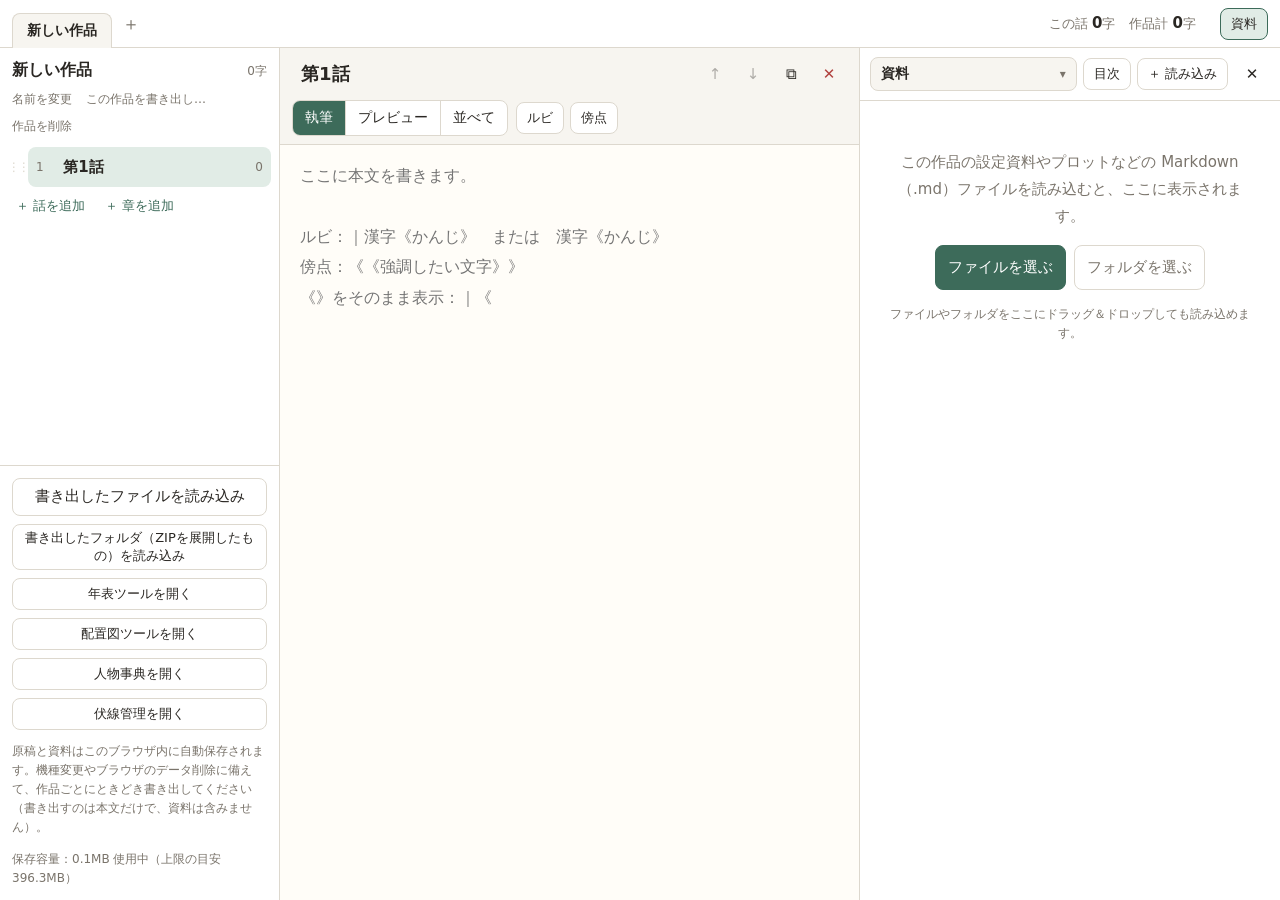
==== commit 920f8124: "Add people dictionary (/people/) and clue tracker (/clues/) People dictionary: - Per-work people wit" ====
--- a/index.html
+++ b/index.html
@@ -51,6 +51,8 @@
       <button id="importFolderBtn" class="btn small" type="button">書き出したフォルダ（ZIPを展開したもの）を読み込み</button>
       <a class="btn small" href="timeline/" style="text-align:center;text-decoration:none;color:inherit;line-height:22px">年表ツールを開く</a>
       <a class="btn small" href="map/" style="text-align:center;text-decoration:none;color:inherit;line-height:22px">配置図ツールを開く</a>
+      <a class="btn small" href="people/" style="text-align:center;text-decoration:none;color:inherit;line-height:22px">人物事典を開く</a>
+      <a class="btn small" href="clues/" style="text-align:center;text-decoration:none;color:inherit;line-height:22px">伏線管理を開く</a>
       <input id="importFile" type="file" accept=".txt,.zip,text/plain,application/zip" hidden>
       <input id="importFolder" type="file" webkitdirectory multiple hidden>
       <p class="note">原稿と資料はこのブラウザ内に自動保存されます。機種変更やブラウザのデータ削除に備えて、作品ごとにときどき書き出してください（書き出すのは本文だけで、資料は含みません）。</p>
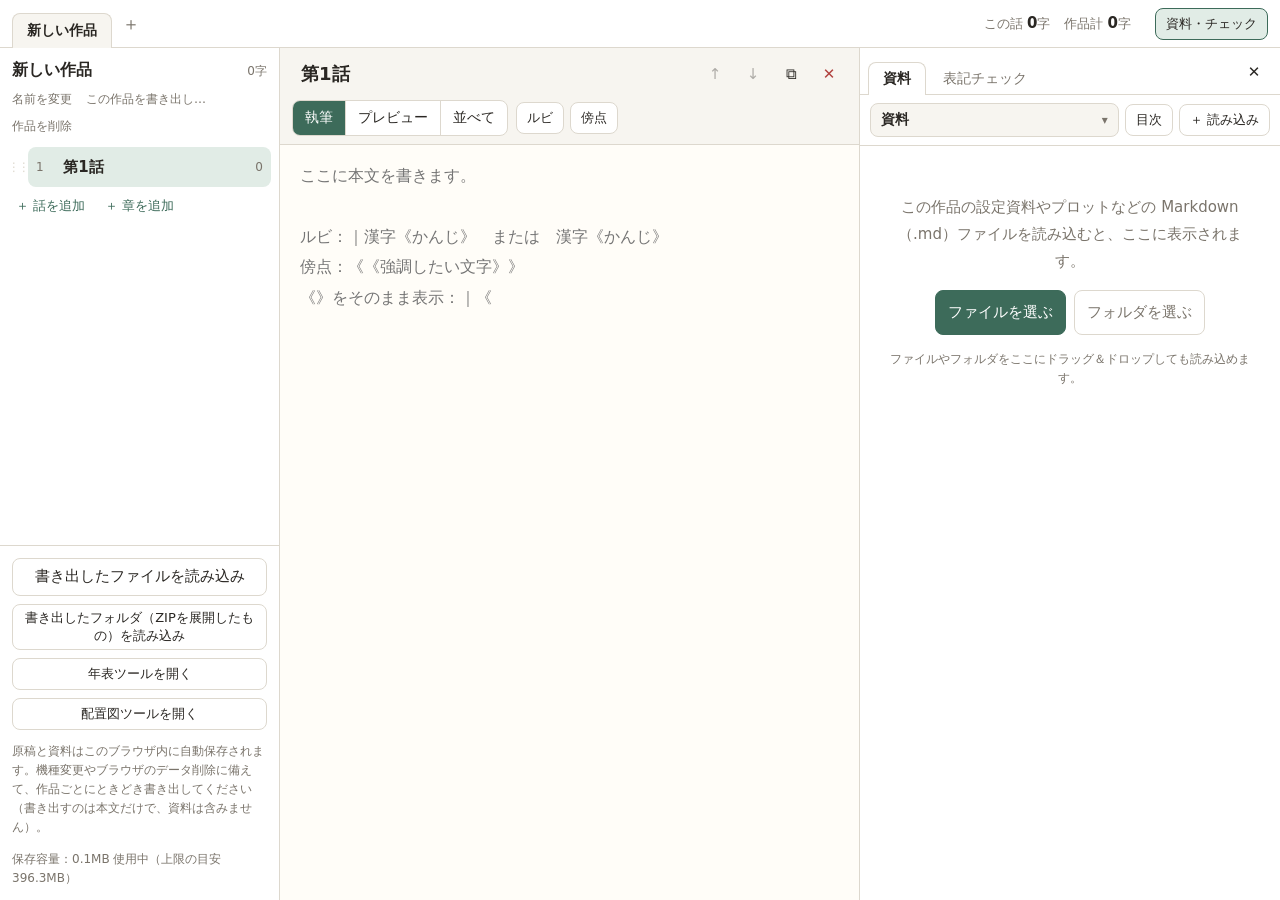
==== commit e082444a: "Add notation consistency checker with per-work term dictionary - Per-work term dictionary (correct f" ====
--- a/index.html
+++ b/index.html
@@ -20,12 +20,12 @@
   <nav id="workTabs" class="work-tabs" aria-label="作品の切り替え"></nav>
   <div class="counts" id="counts" aria-live="polite"></div>
   <span class="save-status" id="saveStatus"></span>
-  <button id="refsToggle" class="btn small only-wide" type="button" aria-pressed="true" title="資料パネルの表示／非表示">資料</button>
+  <button id="refsToggle" class="btn small only-wide" type="button" aria-pressed="true" title="資料・表記チェックのパネルを表示／非表示">資料・チェック</button>
 </header>
 
 <nav class="mtabs" aria-label="表示の切り替え">
   <button type="button" data-mtab="write">原稿</button>
-  <button type="button" data-mtab="refs">資料</button>
+  <button type="button" data-mtab="refs">資料・チェック</button>
 </nav>
 
 <div class="layout">
@@ -51,8 +51,6 @@
       <button id="importFolderBtn" class="btn small" type="button">書き出したフォルダ（ZIPを展開したもの）を読み込み</button>
       <a class="btn small" href="timeline/" style="text-align:center;text-decoration:none;color:inherit;line-height:22px">年表ツールを開く</a>
       <a class="btn small" href="map/" style="text-align:center;text-decoration:none;color:inherit;line-height:22px">配置図ツールを開く</a>
-      <a class="btn small" href="people/" style="text-align:center;text-decoration:none;color:inherit;line-height:22px">人物事典を開く</a>
-      <a class="btn small" href="clues/" style="text-align:center;text-decoration:none;color:inherit;line-height:22px">伏線管理を開く</a>
       <input id="importFile" type="file" accept=".txt,.zip,text/plain,application/zip" hidden>
       <input id="importFolder" type="file" webkitdirectory multiple hidden>
       <p class="note">原稿と資料はこのブラウザ内に自動保存されます。機種変更やブラウザのデータ削除に備えて、作品ごとにときどき書き出してください（書き出すのは本文だけで、資料は含みません）。</p>
@@ -115,14 +113,20 @@
 
   <div id="splitter" class="splitter" role="separator" aria-orientation="vertical" aria-label="原稿と資料の境目（ドラッグで幅を変更）" tabindex="0"></div>
 
-  <section id="refs" class="refs" aria-label="資料">
+  <section id="refs" class="refs" aria-label="資料・表記チェック">
+    <div class="side-tabs" role="tablist">
+      <button type="button" role="tab" data-side="refs">資料</button>
+      <button type="button" role="tab" data-side="check">表記チェック</button>
+      <span class="spacer"></span>
+      <button id="refsClose" class="icon-btn only-wide" type="button" title="パネルを隠す" aria-label="パネルを隠す">✕</button>
+    </div>
+    <div id="refsPane" class="side-pane">
     <div class="refs-head">
       <button id="refListBtn" class="refs-current" type="button" aria-expanded="false" title="資料の一覧">
         <span id="refName" class="name">資料</span><span class="caret">▾</span>
       </button>
       <button id="refTocBtn" class="btn small" type="button" aria-pressed="false">目次</button>
       <button id="refAdd" class="btn small" type="button" title="MDファイルを読み込み（複数選択可）">＋ 読み込み</button>
-      <button id="refsClose" class="icon-btn only-wide" type="button" title="資料パネルを隠す" aria-label="資料パネルを隠す">✕</button>
       <input id="refFile" type="file" accept=".md,.markdown,.txt,text/markdown,text/plain" multiple hidden>
       <input id="refFolder" type="file" webkitdirectory multiple hidden>
     </div>
@@ -130,6 +134,17 @@
     <nav id="refToc" class="ref-toc" hidden aria-label="目次"></nav>
     <div id="refBody" class="ref-body md" tabindex="0"></div>
     <div class="drop-hint">ここにMDファイルやフォルダをドロップして読み込み</div>
+    </div>
+    <div id="checkPane" class="side-pane" hidden>
+      <div class="chk-nav">
+        <div class="seg">
+          <button type="button" data-cview="run">チェック</button>
+          <button type="button" data-cview="dict">用語辞書</button>
+          <button type="button" data-cview="rules">設定</button>
+        </div>
+      </div>
+      <div id="chkBody" class="chk-body"></div>
+    </div>
   </section>
   </div>
 </div>
@@ -184,5 +199,6 @@
 <script src="zip.js"></script>
 <script src="app.js"></script>
 <script src="refs.js"></script>
+<script src="check.js"></script>
 </body>
 </html>
--- a/style.css
+++ b/style.css
@@ -329,7 +329,6 @@
   flex-direction: column;
   background: var(--panel);
 }
-.refs.dropping { outline: 2px dashed var(--accent); outline-offset: -6px; }
 body[data-refs="closed"] .refs, body[data-refs="closed"] .splitter { display: none; }
 
 .refs-head { display: flex; align-items: center; gap: 6px; padding: 8px 10px; border-bottom: 1px solid var(--line); }
@@ -451,8 +450,7 @@
   color: var(--accent); font-weight: 600; padding: 16px;
   pointer-events: none; z-index: 5;
 }
-.refs.dropping { outline: none; }
-.refs.dropping .drop-hint { display: flex; }
+.side-pane.dropping .drop-hint { display: flex; }
 
 /* 読み込みダイアログ */
 .import-list { list-style: none; margin: 8px 0; padding: 0; max-height: 40vh; overflow-y: auto; border: 1px solid var(--line); border-radius: 8px; }
@@ -490,6 +488,96 @@
 .choice span { display: flex; flex-direction: column; gap: 2px; }
 .choice small { color: var(--muted); font-size: 12px; line-height: 1.6; }
 .import-warn { padding: 8px 10px; font-size: 12px; color: var(--danger); }
+
+
+/* 資料・表記チェックのタブ */
+.side-tabs { display: flex; align-items: flex-end; gap: 2px; padding: 6px 8px 0; border-bottom: 1px solid var(--line); flex: none; }
+.side-tabs [data-side] {
+  border: 1px solid transparent; border-bottom: 0; background: transparent; color: var(--muted);
+  padding: 7px 14px; border-radius: 8px 8px 0 0; font-size: 14px; margin-bottom: -1px;
+}
+.side-tabs [data-side].on { color: var(--text); font-weight: 600; background: var(--panel); border-color: var(--line); }
+.side-tabs .spacer { flex: 1; }
+.side-tabs .icon-btn { margin-bottom: 4px; }
+.side-pane { flex: 1; min-height: 0; display: flex; flex-direction: column; position: relative; }
+
+/* 表記チェック */
+.chk-nav { padding: 8px 10px; border-bottom: 1px solid var(--line); flex: none; }
+.chk-body { flex: 1; min-height: 0; overflow-y: auto; padding: 10px 12px; padding-bottom: max(24px, env(safe-area-inset-bottom)); font-size: 14px; }
+.chk-bar { display: flex; gap: 8px; align-items: center; flex-wrap: wrap; margin-bottom: 6px; }
+.chk-bar label { display: inline-flex; gap: 6px; align-items: center; font-size: 13px; }
+.chk-bar select, .chk-bar input[type="search"], .people-link select {
+  border: 1px solid var(--line); background: var(--panel); border-radius: 8px; padding: 4px 8px; min-height: 32px;
+}
+.chk-bar input[type="search"] { flex: 1; min-width: 8em; }
+.chk-empty { color: var(--muted); text-align: center; padding: 24px 8px; line-height: 1.8; }
+.chk-summary { margin: 10px 0 6px; display: flex; gap: 8px; align-items: baseline; flex-wrap: wrap; }
+.chk-summary small { color: var(--muted); font-size: 12px; }
+.chk-undo { display: flex; align-items: center; gap: 8px; justify-content: space-between; padding: 6px 10px; margin: 6px 0; border-radius: 8px; background: var(--accent-soft); font-size: 13px; }
+.chk-sec { margin-top: 12px; }
+.chk-sec h4 { margin: 0 0 6px; font-size: 13px; color: var(--muted); display: flex; gap: 6px; align-items: center; }
+.chk-sec h4 span { background: var(--panel-2); color: var(--text); border-radius: 10px; padding: 0 8px; font-size: 12px; }
+.chk-group { border: 1px solid var(--line); border-radius: 10px; margin-bottom: 6px; background: var(--panel); }
+.chk-group.replacing { border-color: var(--accent); }
+.chk-ghead { display: flex; align-items: center; gap: 4px; padding: 4px 8px 4px 2px; flex-wrap: wrap; }
+.chk-ghead .chev-btn { transform: none; }
+.chk-ghead .chev-btn[aria-expanded="true"] { transform: rotate(90deg); }
+.chk-label { flex: 1; min-width: 8em; font-weight: 600; overflow-wrap: anywhere; }
+.chk-label small { display: block; font-weight: 400; color: var(--muted); font-size: 12px; }
+.chk-count { font-size: 12px; color: var(--muted); white-space: nowrap; }
+.chk-actions { display: flex; gap: 4px; flex-wrap: wrap; }
+.chk-occ { list-style: none; margin: 0; padding: 0 6px 6px; }
+.chk-occ li { display: flex; align-items: center; gap: 4px; }
+.occ, .rep-item {
+  flex: 1; min-width: 0; display: flex; flex-direction: column; gap: 1px; text-align: left;
+  border: 0; background: transparent; border-radius: 6px; padding: 5px 8px; font-size: 13px;
+}
+.occ:hover { background: var(--panel-2); }
+.rep-item { flex-direction: row; align-items: flex-start; gap: 8px; cursor: pointer; }
+.rep-item input { margin-top: 3px; width: 18px; height: 18px; accent-color: var(--accent); flex: none; }
+.rep-item > span { display: flex; flex-direction: column; min-width: 0; }
+.occ small, .rep-item small { color: var(--muted); font-size: 11px; }
+.ctx { overflow-wrap: anywhere; line-height: 1.6; }
+.ctx mark { background: color-mix(in srgb, var(--accent) 30%, transparent); color: inherit; border-radius: 3px; padding: 0 1px; }
+.ctx del { color: var(--danger); }
+.ctx ins { text-decoration: none; background: var(--accent-soft); color: var(--accent); font-weight: 600; border-radius: 3px; padding: 0 1px; }
+.rep-note { margin: 0 10px 4px; }
+.rep-bar { display: flex; gap: 6px; flex-wrap: wrap; align-items: center; padding: 6px 10px 10px; border-top: 1px solid var(--line); }
+.rep-bar .spacer { flex: 1; }
+.chk-search { margin-top: 16px; border-top: 1px solid var(--line); padding-top: 10px; }
+.chk-search summary { cursor: pointer; font-weight: 600; font-size: 13px; }
+.chk-search form { display: flex; gap: 8px; flex-wrap: wrap; align-items: flex-end; margin-top: 8px; }
+.chk-search label, .term-form label { display: flex; flex-direction: column; gap: 2px; font-size: 12px; color: var(--muted); flex: 1; min-width: 7em; }
+.chk-search input, .term-form input, .term-form textarea {
+  border: 1px solid var(--line); background: var(--panel); color: var(--text); border-radius: 8px; padding: 6px 8px; font-size: 14px;
+}
+.term-form { border: 1px solid var(--accent); border-radius: 10px; padding: 10px 12px; margin: 8px 0; display: grid; gap: 8px; background: var(--panel); }
+.term-form h4 { margin: 0; font-size: 14px; }
+.term-form textarea { resize: vertical; font-family: inherit; }
+.term-form .dialog-actions { margin-top: 0; }
+.term-list { list-style: none; margin: 8px 0; padding: 0; }
+.term { padding: 8px 10px; border-bottom: 1px solid var(--line); display: grid; gap: 2px; }
+.term-main b { font-size: 15px; }
+.term-ruby { color: var(--muted); font-size: 13px; margin-left: 2px; }
+.term-sub { font-size: 12px; color: var(--text); }
+.term-memo { font-size: 12px; color: var(--muted); white-space: pre-wrap; }
+.term-acts { display: flex; gap: 4px; }
+.term-acts button { border: 0; background: transparent; color: var(--muted); font-size: 12px; padding: 2px 6px; border-radius: 6px; }
+.term-acts button:hover { background: var(--panel-2); color: var(--text); }
+.term-acts button.danger:hover { color: var(--danger); }
+.dict-h { margin: 18px 0 6px; font-size: 13px; color: var(--muted); }
+.people-link { display: flex; gap: 6px; align-items: center; flex-wrap: wrap; font-size: 13px; margin: 4px 0; }
+.opt { display: flex; gap: 8px; align-items: flex-start; padding: 4px 0; font-size: 13px; }
+.opt input { margin-top: 2px; accent-color: var(--accent); }
+.opt small { display: block; color: var(--muted); font-size: 12px; }
+.rule-list { list-style: none; margin: 0; padding: 0; }
+.rule { border-bottom: 1px solid var(--line); padding: 4px 0; }
+.rule-forms { display: flex; gap: 12px; flex-wrap: wrap; padding: 0 0 6px 26px; font-size: 13px; color: var(--muted); }
+.rule-forms label { color: var(--text); display: inline-flex; gap: 4px; align-items: center; }
+.rule-forms input { accent-color: var(--accent); }
+.ignore-list { display: flex; flex-wrap: wrap; gap: 6px; align-items: center; font-size: 12px; color: var(--muted); margin: 6px 0; }
+.chip { display: inline-flex; align-items: center; gap: 2px; background: var(--panel-2); color: var(--text); border-radius: 12px; padding: 2px 4px 2px 10px; }
+.chip button { border: 0; background: transparent; color: var(--muted); width: 22px; height: 22px; border-radius: 50%; }
 
 /* ---------- ダイアログ ---------- */
 .dialog {
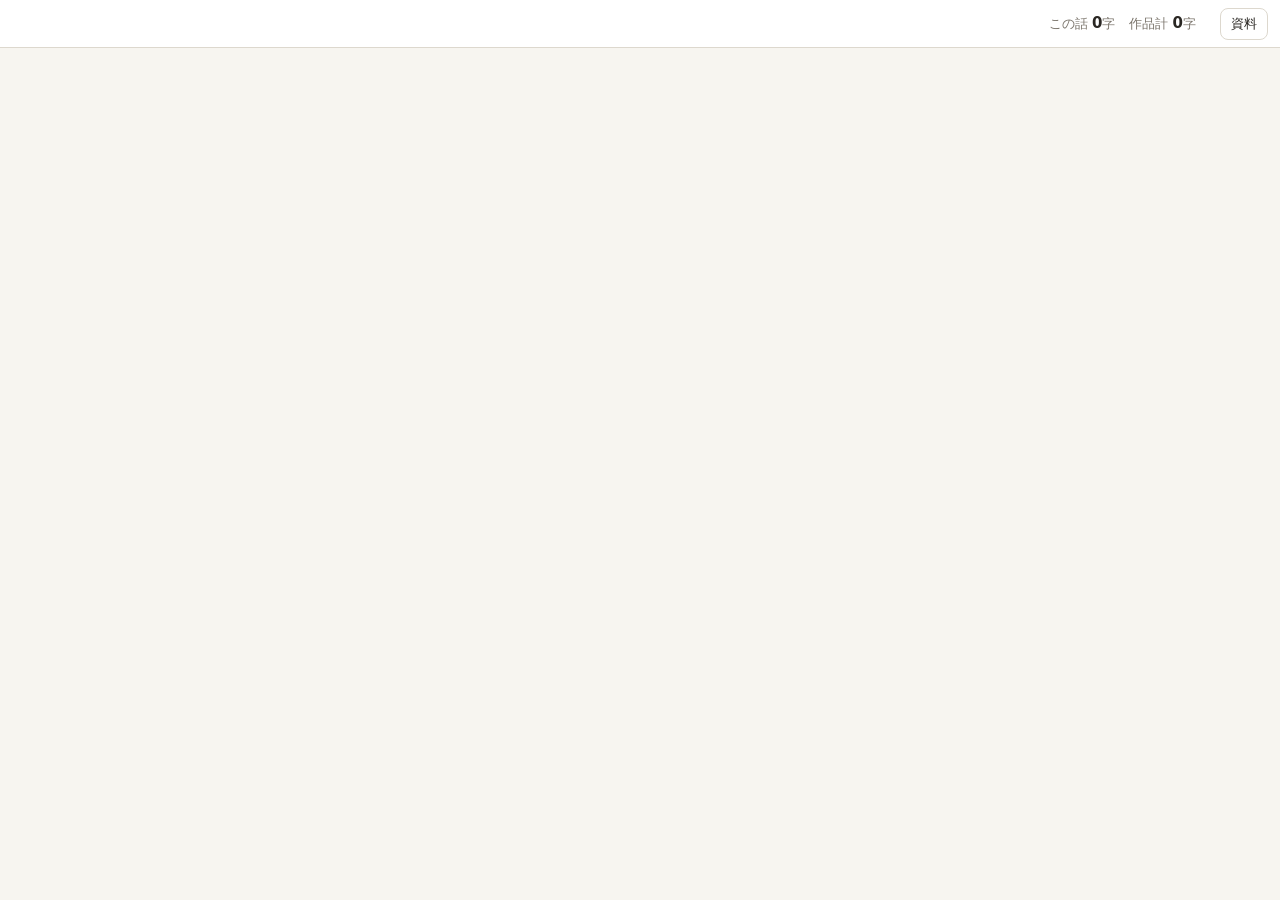
==== commit 0aa8cebd: "Merge pull request #8 from jikusakimori-coder/claude/dazzling-gates-h81px0 人物事典（/people/）と伏線管理（/clue" ====
--- a/index.html
+++ b/index.html
@@ -20,12 +20,12 @@
   <nav id="workTabs" class="work-tabs" aria-label="作品の切り替え"></nav>
   <div class="counts" id="counts" aria-live="polite"></div>
   <span class="save-status" id="saveStatus"></span>
-  <button id="refsToggle" class="btn small only-wide" type="button" aria-pressed="true" title="資料・表記チェックのパネルを表示／非表示">資料・チェック</button>
+  <button id="refsToggle" class="btn small only-wide" type="button" aria-pressed="true" title="資料パネルの表示／非表示">資料</button>
 </header>
 
 <nav class="mtabs" aria-label="表示の切り替え">
   <button type="button" data-mtab="write">原稿</button>
-  <button type="button" data-mtab="refs">資料・チェック</button>
+  <button type="button" data-mtab="refs">資料</button>
 </nav>
 
 <div class="layout">
@@ -51,6 +51,8 @@
       <button id="importFolderBtn" class="btn small" type="button">書き出したフォルダ（ZIPを展開したもの）を読み込み</button>
       <a class="btn small" href="timeline/" style="text-align:center;text-decoration:none;color:inherit;line-height:22px">年表ツールを開く</a>
       <a class="btn small" href="map/" style="text-align:center;text-decoration:none;color:inherit;line-height:22px">配置図ツールを開く</a>
+      <a class="btn small" href="people/" style="text-align:center;text-decoration:none;color:inherit;line-height:22px">人物事典を開く</a>
+      <a class="btn small" href="clues/" style="text-align:center;text-decoration:none;color:inherit;line-height:22px">伏線管理を開く</a>
       <input id="importFile" type="file" accept=".txt,.zip,text/plain,application/zip" hidden>
       <input id="importFolder" type="file" webkitdirectory multiple hidden>
       <p class="note">原稿と資料はこのブラウザ内に自動保存されます。機種変更やブラウザのデータ削除に備えて、作品ごとにときどき書き出してください（書き出すのは本文だけで、資料は含みません）。</p>
@@ -113,20 +115,14 @@
 
   <div id="splitter" class="splitter" role="separator" aria-orientation="vertical" aria-label="原稿と資料の境目（ドラッグで幅を変更）" tabindex="0"></div>
 
-  <section id="refs" class="refs" aria-label="資料・表記チェック">
-    <div class="side-tabs" role="tablist">
-      <button type="button" role="tab" data-side="refs">資料</button>
-      <button type="button" role="tab" data-side="check">表記チェック</button>
-      <span class="spacer"></span>
-      <button id="refsClose" class="icon-btn only-wide" type="button" title="パネルを隠す" aria-label="パネルを隠す">✕</button>
-    </div>
-    <div id="refsPane" class="side-pane">
+  <section id="refs" class="refs" aria-label="資料">
     <div class="refs-head">
       <button id="refListBtn" class="refs-current" type="button" aria-expanded="false" title="資料の一覧">
         <span id="refName" class="name">資料</span><span class="caret">▾</span>
       </button>
       <button id="refTocBtn" class="btn small" type="button" aria-pressed="false">目次</button>
       <button id="refAdd" class="btn small" type="button" title="MDファイルを読み込み（複数選択可）">＋ 読み込み</button>
+      <button id="refsClose" class="icon-btn only-wide" type="button" title="資料パネルを隠す" aria-label="資料パネルを隠す">✕</button>
       <input id="refFile" type="file" accept=".md,.markdown,.txt,text/markdown,text/plain" multiple hidden>
       <input id="refFolder" type="file" webkitdirectory multiple hidden>
     </div>
@@ -134,17 +130,6 @@
     <nav id="refToc" class="ref-toc" hidden aria-label="目次"></nav>
     <div id="refBody" class="ref-body md" tabindex="0"></div>
     <div class="drop-hint">ここにMDファイルやフォルダをドロップして読み込み</div>
-    </div>
-    <div id="checkPane" class="side-pane" hidden>
-      <div class="chk-nav">
-        <div class="seg">
-          <button type="button" data-cview="run">チェック</button>
-          <button type="button" data-cview="dict">用語辞書</button>
-          <button type="button" data-cview="rules">設定</button>
-        </div>
-      </div>
-      <div id="chkBody" class="chk-body"></div>
-    </div>
   </section>
   </div>
 </div>
@@ -199,6 +184,5 @@
 <script src="zip.js"></script>
 <script src="app.js"></script>
 <script src="refs.js"></script>
-<script src="check.js"></script>
 </body>
 </html>
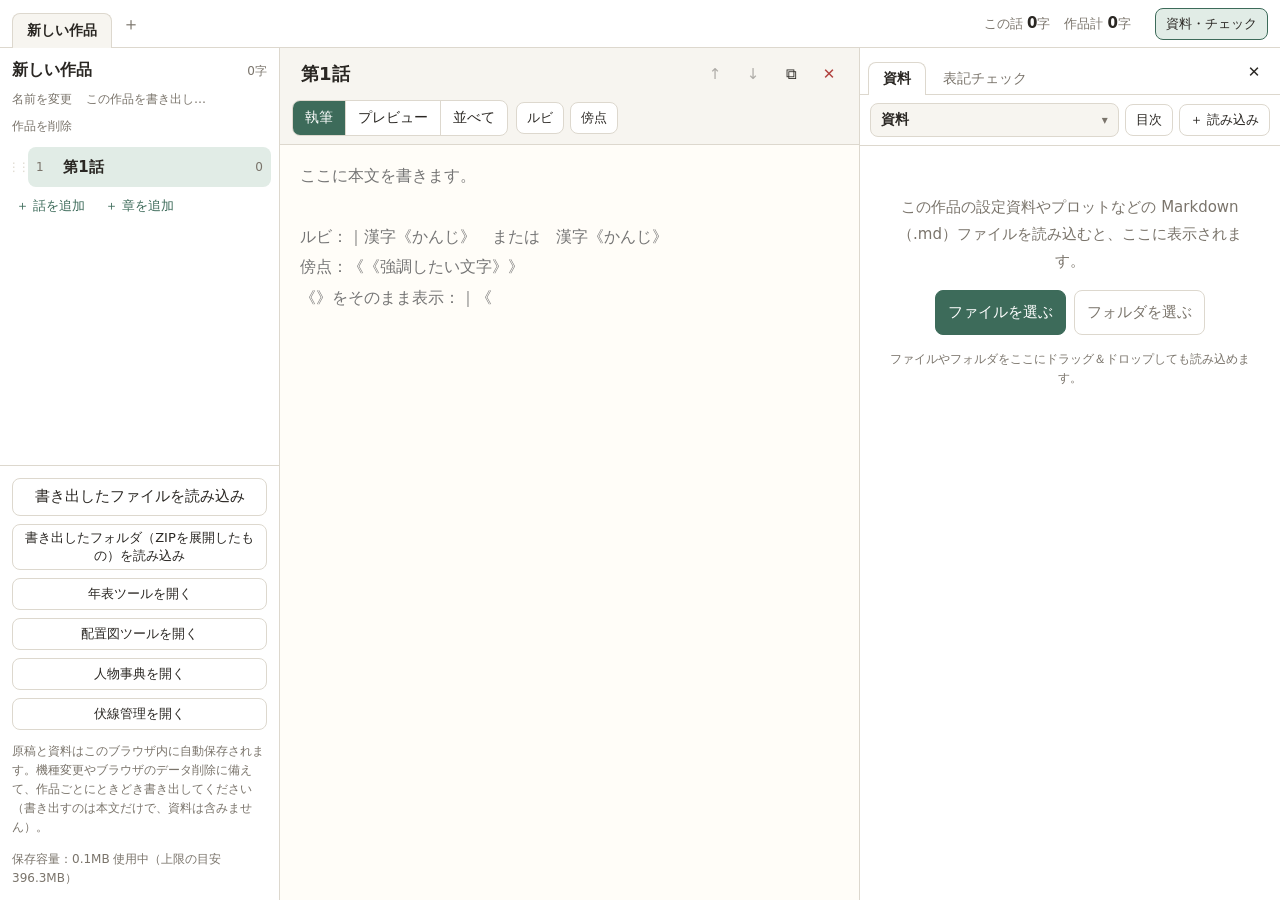
==== commit cfdfa806: "Merge remote-tracking branch 'origin/main' into claude/stoic-heisenberg-jbsnvd" ====
--- a/index.html
+++ b/index.html
@@ -20,12 +20,12 @@
   <nav id="workTabs" class="work-tabs" aria-label="作品の切り替え"></nav>
   <div class="counts" id="counts" aria-live="polite"></div>
   <span class="save-status" id="saveStatus"></span>
-  <button id="refsToggle" class="btn small only-wide" type="button" aria-pressed="true" title="資料パネルの表示／非表示">資料</button>
+  <button id="refsToggle" class="btn small only-wide" type="button" aria-pressed="true" title="資料・表記チェックのパネルを表示／非表示">資料・チェック</button>
 </header>
 
 <nav class="mtabs" aria-label="表示の切り替え">
   <button type="button" data-mtab="write">原稿</button>
-  <button type="button" data-mtab="refs">資料</button>
+  <button type="button" data-mtab="refs">資料・チェック</button>
 </nav>
 
 <div class="layout">
@@ -115,14 +115,20 @@
 
   <div id="splitter" class="splitter" role="separator" aria-orientation="vertical" aria-label="原稿と資料の境目（ドラッグで幅を変更）" tabindex="0"></div>
 
-  <section id="refs" class="refs" aria-label="資料">
+  <section id="refs" class="refs" aria-label="資料・表記チェック">
+    <div class="side-tabs" role="tablist">
+      <button type="button" role="tab" data-side="refs">資料</button>
+      <button type="button" role="tab" data-side="check">表記チェック</button>
+      <span class="spacer"></span>
+      <button id="refsClose" class="icon-btn only-wide" type="button" title="パネルを隠す" aria-label="パネルを隠す">✕</button>
+    </div>
+    <div id="refsPane" class="side-pane">
     <div class="refs-head">
       <button id="refListBtn" class="refs-current" type="button" aria-expanded="false" title="資料の一覧">
         <span id="refName" class="name">資料</span><span class="caret">▾</span>
       </button>
       <button id="refTocBtn" class="btn small" type="button" aria-pressed="false">目次</button>
       <button id="refAdd" class="btn small" type="button" title="MDファイルを読み込み（複数選択可）">＋ 読み込み</button>
-      <button id="refsClose" class="icon-btn only-wide" type="button" title="資料パネルを隠す" aria-label="資料パネルを隠す">✕</button>
       <input id="refFile" type="file" accept=".md,.markdown,.txt,text/markdown,text/plain" multiple hidden>
       <input id="refFolder" type="file" webkitdirectory multiple hidden>
     </div>
@@ -130,6 +136,17 @@
     <nav id="refToc" class="ref-toc" hidden aria-label="目次"></nav>
     <div id="refBody" class="ref-body md" tabindex="0"></div>
     <div class="drop-hint">ここにMDファイルやフォルダをドロップして読み込み</div>
+    </div>
+    <div id="checkPane" class="side-pane" hidden>
+      <div class="chk-nav">
+        <div class="seg">
+          <button type="button" data-cview="run">チェック</button>
+          <button type="button" data-cview="dict">用語辞書</button>
+          <button type="button" data-cview="rules">設定</button>
+        </div>
+      </div>
+      <div id="chkBody" class="chk-body"></div>
+    </div>
   </section>
   </div>
 </div>
@@ -184,5 +201,6 @@
 <script src="zip.js"></script>
 <script src="app.js"></script>
 <script src="refs.js"></script>
+<script src="check.js"></script>
 </body>
 </html>
